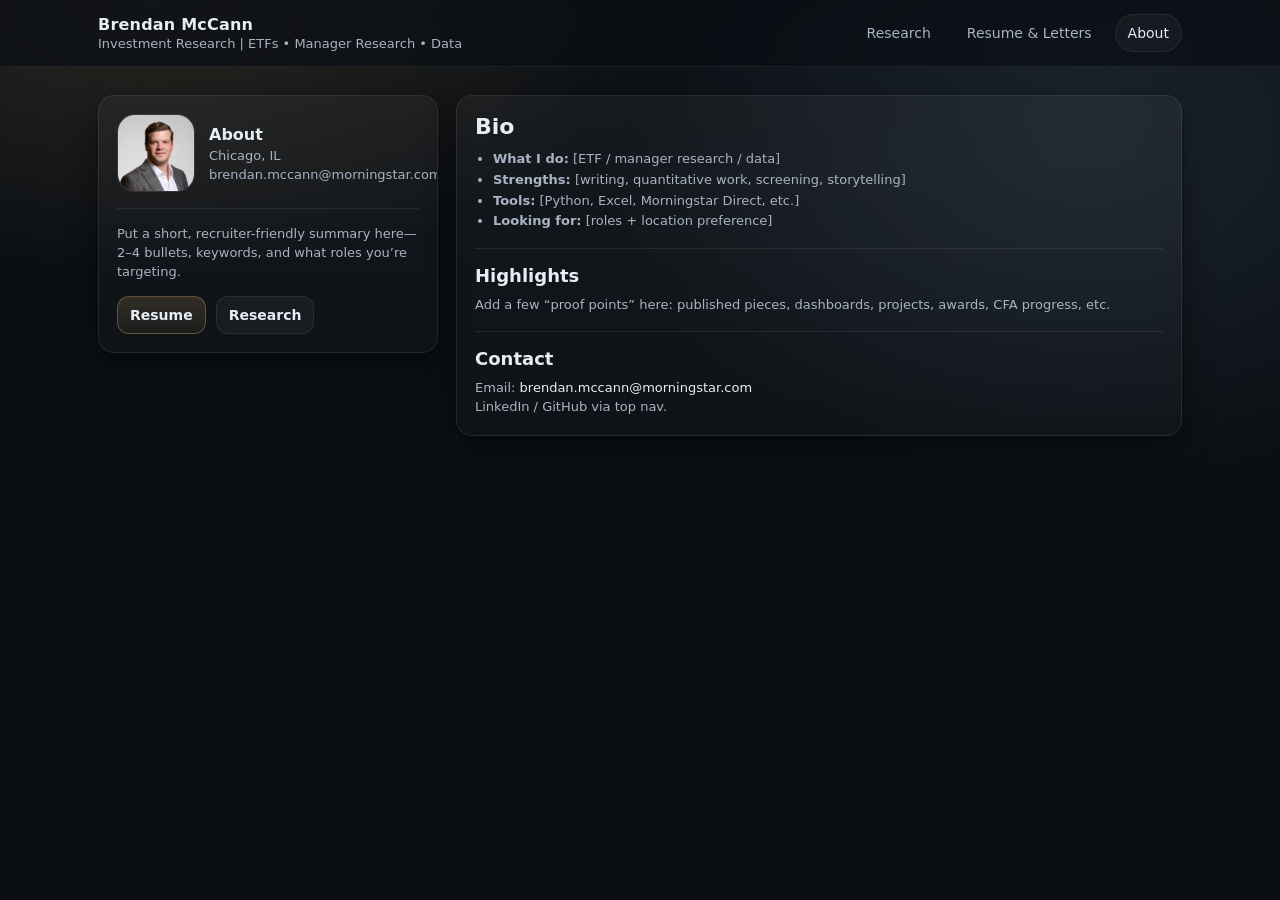
==== about.html @ f7e4fc30 "Add files via upload" ====
<!doctype html>
<html lang="en">
<head>
  <meta charset="utf-8" />
  <meta name="viewport" content="width=device-width, initial-scale=1" />
  <title>About</title>
  <link rel="stylesheet" href="css/styles.css" />
  <script src="js/site.config.js"></script>
  <script defer src="js/main.js"></script>
</head>
<body>
  <div class="topbar">
    <div class="topbar-inner">
      <div class="brand">
        <div class="name" id="name">Brendan McCann</div>
        <div class="sub" id="titleLine">Investment Research</div>
      </div>
      <nav class="nav">
        <a href="index.html">Research</a>
        <a href="docs.html">Resume &amp; Letters</a>
        <a href="about.html">About</a>
      </nav>
    </div>
  </div>
  
<div class="container">
  <div class="grid">
    <aside class="card">
      <div class="pad">
        <div class="profile">
          <div class="avatar"><img src="assets/img/headshot.jpeg" alt="Headshot"/></div>
          <div class="meta">
            <div class="role">About</div>
            <div class="line" id="location">Chicago, IL</div>
            <div class="line"><a id="emailLink" href="#">email</a></div>
          </div>
        </div>

        <hr class="sep"/>
        <div class="notice">
          Put a short, recruiter-friendly summary here—2–4 bullets, keywords, and what roles you’re targeting.
        </div>

        <div class="btnrow">
          <a class="btn primary" href="docs.html">Resume</a>
          <a class="btn" href="index.html">Research</a>
        </div>
      </div>
    </aside>

    <main class="card">
      <div class="pad">
        <h1 style="margin:0 0 10px; font-size:22px">Bio</h1>
        <div class="notice">
          <ul style="margin:10px 0 0; padding-left:18px; color:var(--muted); line-height:1.6">
            <li><b>What I do:</b> [ETF / manager research / data]</li>
            <li><b>Strengths:</b> [writing, quantitative work, screening, storytelling]</li>
            <li><b>Tools:</b> [Python, Excel, Morningstar Direct, etc.]</li>
            <li><b>Looking for:</b> [roles + location preference]</li>
          </ul>
        </div>

        <hr class="sep"/>

        <h2 style="margin:0 0 10px; font-size:18px">Highlights</h2>
        <div class="notice">
          Add a few “proof points” here: published pieces, dashboards, projects, awards, CFA progress, etc.
        </div>

        <hr class="sep"/>

        <h2 style="margin:0 0 10px; font-size:18px">Contact</h2>
        <div class="notice">
          Email: <a id="emailLink2" href="#" style="color:var(--text)"></a><br/>
          LinkedIn / GitHub via top nav.
        </div>
        <script>
          document.addEventListener('DOMContentLoaded', () => {
            const e = (window.SITE_CONFIG && window.SITE_CONFIG.email) ? window.SITE_CONFIG.email : '';
            const a = document.getElementById('emailLink2');
            if(a){ a.textContent = e; a.href = e ? 'mailto:' + e : '#'; }
          });
        </script>
      </div>
    </main>
  </div>
</div>

</body>
</html>
---- css/styles.css ----
:root{
  --bg:#0b0f14;
  --panel:#0f1620;
  --panel2:#111a25;
  --text:#e7edf5;
  --muted:#a8b3c3;
  --border: rgba(255,255,255,.08);
  --accent:#b08d57; /* warm bronze */
  --accent2:#6f8fae; /* cool slate */
  --shadow: 0 12px 30px rgba(0,0,0,.45);
  --radius:16px;
  --max:1120px;
  --mono: ui-monospace, SFMono-Regular, Menlo, Monaco, Consolas, "Liberation Mono", "Courier New", monospace;
  --sans: ui-sans-serif, system-ui, -apple-system, Segoe UI, Roboto, Helvetica, Arial, "Apple Color Emoji","Segoe UI Emoji";
}

*{box-sizing:border-box}
html,body{height:100%}
body{
  margin:0;
  font-family:var(--sans);
  background: radial-gradient(1200px 600px at 12% 0%, rgba(176,141,87,.18), transparent 45%),
              radial-gradient(1000px 700px at 85% 15%, rgba(111,143,174,.16), transparent 50%),
              var(--bg);
  color:var(--text);
}
a{color:inherit; text-decoration:none}
a:hover{opacity:.9}
.container{max-width:var(--max); margin:0 auto; padding:28px 18px 60px}
.topbar{
  position:sticky; top:0; z-index:20;
  backdrop-filter: blur(10px);
  background: rgba(11,15,20,.72);
  border-bottom:1px solid var(--border);
}
.topbar-inner{
  max-width:var(--max); margin:0 auto; padding:14px 18px;
  display:flex; align-items:center; justify-content:space-between; gap:12px;
}
.brand{
  display:flex; flex-direction:column; gap:2px;
}
.brand .name{font-weight:700; letter-spacing:.2px}
.brand .sub{color:var(--muted); font-size:13px}
.nav{
  display:flex; gap:10px; flex-wrap:wrap; justify-content:flex-end;
}
.nav a{
  padding:10px 12px; border:1px solid transparent; border-radius:999px;
  color:var(--muted); font-size:14px;
}
.nav a.active, .nav a:hover{
  border-color:var(--border);
  background: rgba(255,255,255,.04);
  color:var(--text);
}

.grid{
  display:grid; grid-template-columns: 340px 1fr; gap:18px; align-items:start;
}
@media (max-width: 920px){
  .grid{grid-template-columns:1fr}
}

.card{
  background: linear-gradient(180deg, rgba(255,255,255,.04), rgba(255,255,255,.02));
  border:1px solid var(--border);
  border-radius:var(--radius);
  box-shadow:var(--shadow);
  overflow:hidden;
}
.card .pad{padding:18px}
.card h2, .card h3{margin:0 0 10px}
.card h2{font-size:18px}
.card h3{font-size:16px}
.muted{color:var(--muted)}
hr.sep{border:none; border-top:1px solid var(--border); margin:16px 0}

.profile{
  display:flex; gap:14px; align-items:center;
}
.avatar{
  width:78px; height:78px; border-radius:18px; overflow:hidden; flex:0 0 auto;
  border:1px solid var(--border);
  background: rgba(255,255,255,.03);
}
.avatar img{width:100%; height:100%; object-fit:cover}
.profile .meta{display:flex; flex-direction:column; gap:4px}
.profile .meta .role{font-weight:700; font-size:16px}
.profile .meta .line{color:var(--muted); font-size:13px}

.pills{display:flex; flex-wrap:wrap; gap:8px; margin-top:12px}
.pill{
  display:inline-flex; align-items:center; gap:8px;
  padding:8px 10px;
  border:1px solid var(--border);
  border-radius:999px;
  background: rgba(255,255,255,.03);
  font-size:13px;
  color:var(--muted);
}

.btnrow{display:flex; flex-wrap:wrap; gap:10px; margin-top:14px}
.btn{
  display:inline-flex; align-items:center; justify-content:center; gap:8px;
  padding:10px 12px;
  border-radius:12px;
  border:1px solid var(--border);
  background: rgba(255,255,255,.04);
  color:var(--text);
  font-weight:600; font-size:14px;
}
.btn:hover{background: rgba(255,255,255,.06)}
.btn.primary{
  border-color: rgba(176,141,87,.45);
  background: linear-gradient(180deg, rgba(176,141,87,.22), rgba(176,141,87,.08));
}
.btn.primary:hover{background: linear-gradient(180deg, rgba(176,141,87,.28), rgba(176,141,87,.10))}

.section-head{
  display:flex; align-items:flex-start; justify-content:space-between; gap:12px;
}
.section-head h1{margin:0; font-size:22px}
.section-head p{margin:4px 0 0; color:var(--muted)}
.kbd{font-family:var(--mono); font-size:12px; padding:2px 6px; border:1px solid var(--border); border-radius:8px; color:var(--muted)}

.list{display:flex; flex-direction:column; gap:12px}
.item{
  padding:14px;
  border-radius:14px;
  border:1px solid var(--border);
  background: rgba(255,255,255,.03);
}
.item .top{
  display:flex; align-items:flex-start; justify-content:space-between; gap:12px;
}
.item .title{font-weight:800; letter-spacing:.2px}
.item .meta{color:var(--muted); font-size:13px; margin-top:4px}
.item .tags{display:flex; flex-wrap:wrap; gap:8px; margin-top:10px}
.tag{
  font-size:12px; color:var(--muted);
  border:1px solid var(--border);
  border-radius:999px;
  padding:6px 8px;
  background: rgba(255,255,255,.02);
}
.item .actions{display:flex; flex-wrap:wrap; gap:10px; margin-top:12px}

.viewer{
  width:100%;
  height: calc(100vh - 160px);
  border:none;
  border-top:1px solid var(--border);
  background: #0b0f14;
}
.viewer-wrap{overflow:hidden}
.notice{
  font-size:13px;
  color:var(--muted);
  line-height:1.45;
}
.footer{
  margin-top:22px;
  color:var(--muted);
  font-size:12px;
}
code.inline{
  font-family:var(--mono);
  font-size:12px;
  padding:2px 6px;
  border:1px solid var(--border);
  border-radius:8px;
  background: rgba(255,255,255,.03);
  color:var(--text);
}
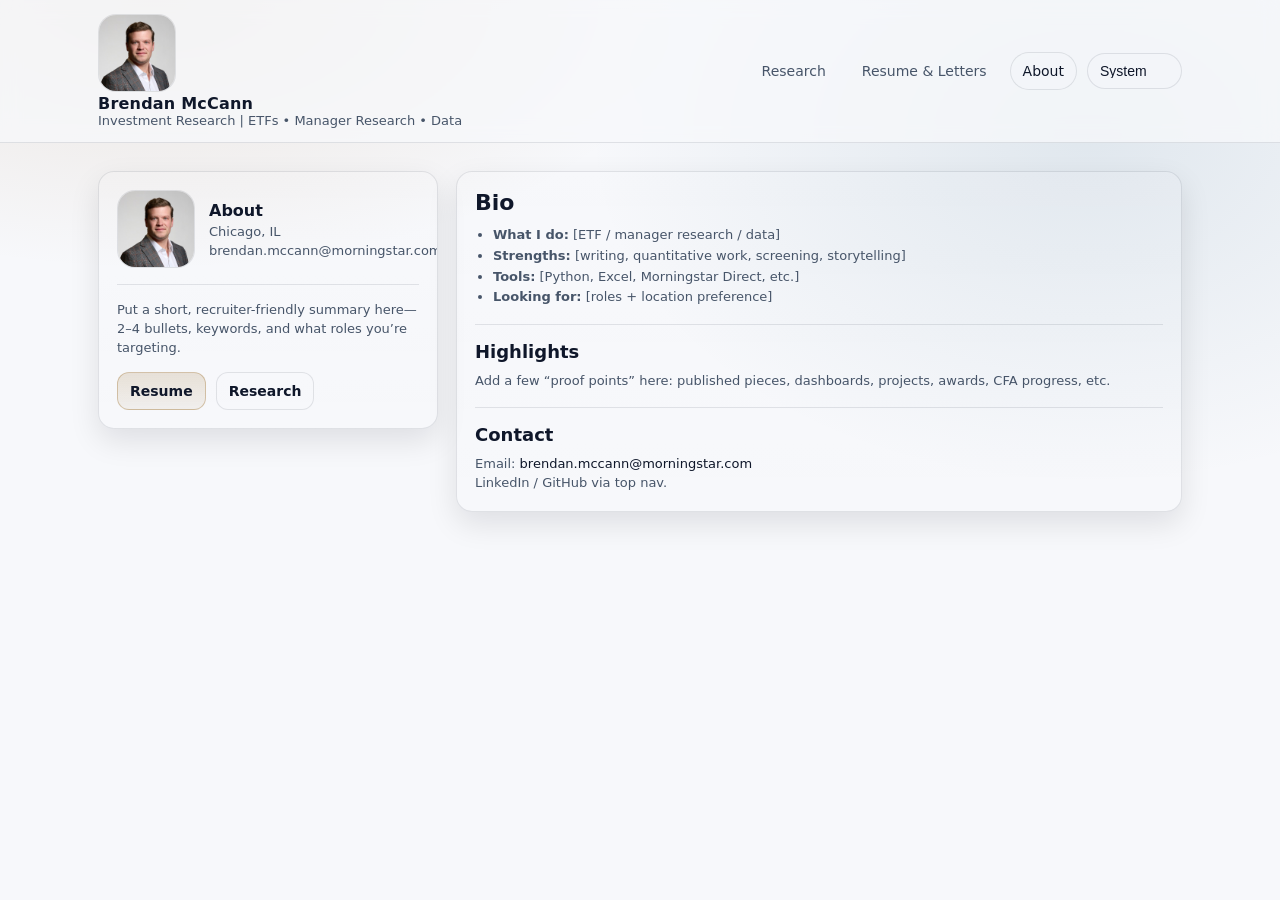
==== commit 0eb512da: "updated files" ====
--- a/about.html
+++ b/about.html
@@ -3,7 +3,10 @@
 <head>
   <meta charset="utf-8" />
   <meta name="viewport" content="width=device-width, initial-scale=1" />
+  <meta name="color-scheme" content="light dark" />
   <title>About</title>
+  <link rel="icon" href="assets/img/favicon.ico" sizes="any">
+  <link rel="icon" type="image/png" href="assets/img/favicon.png">
   <link rel="stylesheet" href="css/styles.css" />
   <script src="js/site.config.js"></script>
   <script defer src="js/main.js"></script>
@@ -12,14 +15,25 @@
   <div class="topbar">
     <div class="topbar-inner">
       <div class="brand">
-        <div class="name" id="name">Brendan McCann</div>
-        <div class="sub" id="titleLine">Investment Research</div>
+        <img class="avatar" id="avatar" src="assets/img/headshot.jpeg" alt="Headshot" />
+        <div class="brand-text">
+          <div class="name" id="name">Brendan McCann</div>
+          <div class="sub" id="titleLine">Investment Research</div>
+          <a class="ms-link" id="msLink" href="#" target="_blank" rel="noopener">Morningstar profile</a>
+        </div>
       </div>
+      <div class="right">
       <nav class="nav">
         <a href="index.html">Research</a>
         <a href="docs.html">Resume &amp; Letters</a>
         <a href="about.html">About</a>
       </nav>
+      <select id="themeSelect" class="theme-select" aria-label="Theme">
+        <option value="system">System</option>
+        <option value="light">Light</option>
+        <option value="dark">Dark</option>
+      </select>
+    </div>
     </div>
   </div>
   
--- a/css/styles.css
+++ b/css/styles.css
@@ -1,26 +1,74 @@
 :root{
+  /* LIGHT (default). Dark mode is applied via prefers-color-scheme or manual override. */
+  --bg:#f7f8fb;
+  --panel:#ffffff;
+  --panel2:#f3f5f9;
+  --text:#0f172a;
+  --muted:#475569;
+  --border: rgba(15,23,42,.10);
+  --accent:#9a6a33; /* warm bronze */
+  --accent2:#3b6f8f; /* cool slate */
+  --shadow: 0 12px 30px rgba(2,6,23,.10);
+  --radius:16px;
+  --max:1120px;
+  --mono: ui-monospace, SFMono-Regular, Menlo, Monaco, Consolas, "Liberation Mono", "Courier New", monospace;
+  --sans: ui-sans-serif, system-ui, -apple-system, Segoe UI, Roboto, Helvetica, Arial, "Apple Color Emoji","Segoe UI Emoji";
+  --topbar-bg: rgba(247,248,251,.75);
+}
+
+/* AUTO: follow OS theme */
+@media (prefers-color-scheme: dark){
+  :root{
+    --bg:#0b0f14;
+    --panel:#0f1620;
+    --panel2:#111a25;
+    --text:#e7edf5;
+    --muted:#a8b3c3;
+    --border: rgba(255,255,255,.08);
+    --accent:#b08d57;
+    --accent2:#6f8fae;
+    --shadow: 0 12px 30px rgba(0,0,0,.45);
+    --topbar-bg: rgba(11,15,20,.72);
+  }
+}
+
+/* MANUAL OVERRIDE: user selection */
+html[data-theme="light"]{
+  --bg:#f7f8fb;
+  --panel:#ffffff;
+  --panel2:#f3f5f9;
+  --text:#0f172a;
+  --muted:#475569;
+  --border: rgba(15,23,42,.10);
+  --accent:#9a6a33;
+  --accent2:#3b6f8f;
+  --shadow: 0 12px 30px rgba(2,6,23,.10);
+  --topbar-bg: rgba(247,248,251,.75);
+}
+
+html[data-theme="dark"]{
   --bg:#0b0f14;
   --panel:#0f1620;
   --panel2:#111a25;
   --text:#e7edf5;
   --muted:#a8b3c3;
   --border: rgba(255,255,255,.08);
-  --accent:#b08d57; /* warm bronze */
-  --accent2:#6f8fae; /* cool slate */
+  --accent:#b08d57;
+  --accent2:#6f8fae;
   --shadow: 0 12px 30px rgba(0,0,0,.45);
-  --radius:16px;
-  --max:1120px;
-  --mono: ui-monospace, SFMono-Regular, Menlo, Monaco, Consolas, "Liberation Mono", "Courier New", monospace;
-  --sans: ui-sans-serif, system-ui, -apple-system, Segoe UI, Roboto, Helvetica, Arial, "Apple Color Emoji","Segoe UI Emoji";
-}
+  --topbar-bg: rgba(11,15,20,.72);
+}
+
+html{ color-scheme: light dark; }
+
 
 *{box-sizing:border-box}
 html,body{height:100%}
 body{
   margin:0;
   font-family:var(--sans);
-  background: radial-gradient(1200px 600px at 12% 0%, rgba(176,141,87,.18), transparent 45%),
-              radial-gradient(1000px 700px at 85% 15%, rgba(111,143,174,.16), transparent 50%),
+  background: radial-gradient(1200px 600px at 12% 0%, rgba(154,106,51,.14), transparent 45%),
+              radial-gradient(1000px 700px at 85% 15%, rgba(59,111,143,.12), transparent 50%),
               var(--bg);
   color:var(--text);
 }
@@ -30,7 +78,7 @@
 .topbar{
   position:sticky; top:0; z-index:20;
   backdrop-filter: blur(10px);
-  background: rgba(11,15,20,.72);
+  background: var(--topbar-bg);
   border-bottom:1px solid var(--border);
 }
 .topbar-inner{
@@ -136,14 +184,6 @@
 }
 .item .title{font-weight:800; letter-spacing:.2px}
 .item .meta{color:var(--muted); font-size:13px; margin-top:4px}
-.item .tags{display:flex; flex-wrap:wrap; gap:8px; margin-top:10px}
-.tag{
-  font-size:12px; color:var(--muted);
-  border:1px solid var(--border);
-  border-radius:999px;
-  padding:6px 8px;
-  background: rgba(255,255,255,.02);
-}
 .item .actions{display:flex; flex-wrap:wrap; gap:10px; margin-top:12px}
 
 .viewer{
@@ -173,3 +213,22 @@
   background: rgba(255,255,255,.03);
   color:var(--text);
 }
+
+
+.right{display:flex; align-items:center; gap:10px;}
+
+.theme-select{
+  appearance:none;
+  background: var(--panel2);
+  color: var(--text);
+  border: 1px solid var(--border);
+  border-radius: 999px;
+  padding: 10px 34px 10px 12px;
+  font-size: 14px;
+  line-height: 1;
+  box-shadow: none;
+}
+.theme-select:focus{ outline: 2px solid color-mix(in srgb, var(--accent) 55%, transparent); outline-offset: 2px; }
+@supports not (color-mix(in srgb, red 50%, transparent)){
+  .theme-select:focus{ outline: 2px solid rgba(154,106,51,.35); outline-offset: 2px; }
+}
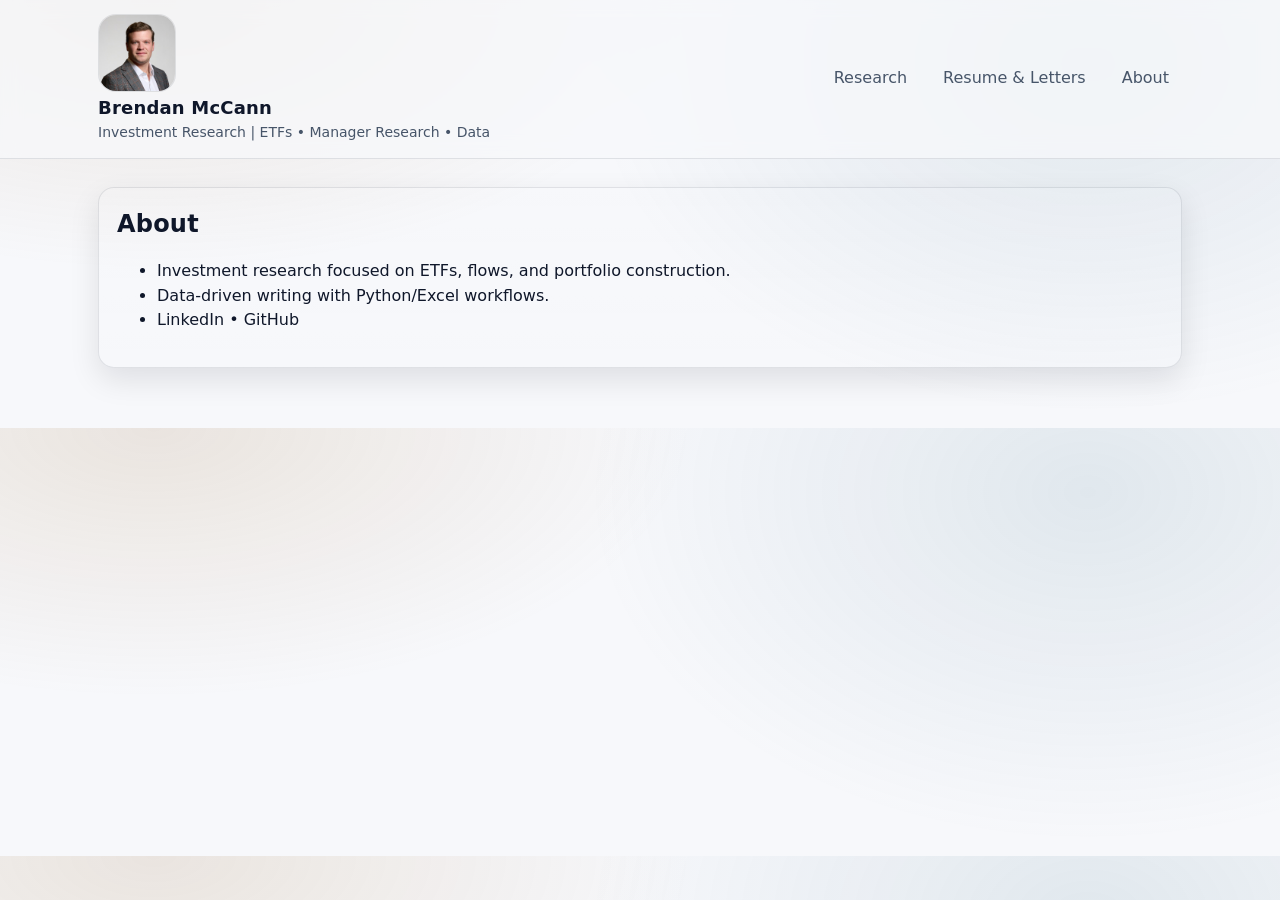
==== commit 1830c16e: "sweeping update Yep — I updated the project to be light-only, cleaner, larger text, and “glanceable”" ====
--- a/about.html
+++ b/about.html
@@ -3,8 +3,7 @@
 <head>
   <meta charset="utf-8" />
   <meta name="viewport" content="width=device-width, initial-scale=1" />
-  <meta name="color-scheme" content="light dark" />
-  <title>About</title>
+    <title>About</title>
   <link rel="icon" href="assets/img/favicon.ico" sizes="any">
   <link rel="icon" type="image/png" href="assets/img/favicon.png">
   <link rel="stylesheet" href="css/styles.css" />
@@ -28,76 +27,22 @@
         <a href="docs.html">Resume &amp; Letters</a>
         <a href="about.html">About</a>
       </nav>
-      <select id="themeSelect" class="theme-select" aria-label="Theme">
-        <option value="system">System</option>
-        <option value="light">Light</option>
-        <option value="dark">Dark</option>
-      </select>
-    </div>
+</div>
     </div>
   </div>
   
+
 <div class="container">
-  <div class="grid">
-    <aside class="card">
-      <div class="pad">
-        <div class="profile">
-          <div class="avatar"><img src="assets/img/headshot.jpeg" alt="Headshot"/></div>
-          <div class="meta">
-            <div class="role">About</div>
-            <div class="line" id="location">Chicago, IL</div>
-            <div class="line"><a id="emailLink" href="#">email</a></div>
-          </div>
-        </div>
-
-        <hr class="sep"/>
-        <div class="notice">
-          Put a short, recruiter-friendly summary here—2–4 bullets, keywords, and what roles you’re targeting.
-        </div>
-
-        <div class="btnrow">
-          <a class="btn primary" href="docs.html">Resume</a>
-          <a class="btn" href="index.html">Research</a>
-        </div>
-      </div>
-    </aside>
-
-    <main class="card">
-      <div class="pad">
-        <h1 style="margin:0 0 10px; font-size:22px">Bio</h1>
-        <div class="notice">
-          <ul style="margin:10px 0 0; padding-left:18px; color:var(--muted); line-height:1.6">
-            <li><b>What I do:</b> [ETF / manager research / data]</li>
-            <li><b>Strengths:</b> [writing, quantitative work, screening, storytelling]</li>
-            <li><b>Tools:</b> [Python, Excel, Morningstar Direct, etc.]</li>
-            <li><b>Looking for:</b> [roles + location preference]</li>
-          </ul>
-        </div>
-
-        <hr class="sep"/>
-
-        <h2 style="margin:0 0 10px; font-size:18px">Highlights</h2>
-        <div class="notice">
-          Add a few “proof points” here: published pieces, dashboards, projects, awards, CFA progress, etc.
-        </div>
-
-        <hr class="sep"/>
-
-        <h2 style="margin:0 0 10px; font-size:18px">Contact</h2>
-        <div class="notice">
-          Email: <a id="emailLink2" href="#" style="color:var(--text)"></a><br/>
-          LinkedIn / GitHub via top nav.
-        </div>
-        <script>
-          document.addEventListener('DOMContentLoaded', () => {
-            const e = (window.SITE_CONFIG && window.SITE_CONFIG.email) ? window.SITE_CONFIG.email : '';
-            const a = document.getElementById('emailLink2');
-            if(a){ a.textContent = e; a.href = e ? 'mailto:' + e : '#'; }
-          });
-        </script>
-      </div>
-    </main>
-  </div>
+  <main class="card">
+    <div class="pad">
+      <h1 class="page-title">About</h1>
+      <ul class="bullets" id="aboutBullets">
+        <li>Investment research focused on ETFs, flows, and portfolio construction.</li>
+        <li>Data-driven writing with Python/Excel workflows.</li>
+        <li><a id="linkedinLink2" href="#" target="_blank" rel="noopener">LinkedIn</a> • <a id="githubLink2" href="#" target="_blank" rel="noopener">GitHub</a></li>
+      </ul>
+    </div>
+  </main>
 </div>
 
 </body>
--- a/css/styles.css
+++ b/css/styles.css
@@ -1,5 +1,5 @@
 :root{
-  /* LIGHT (default). Dark mode is applied via prefers-color-scheme or manual override. */
+  /* Light theme (fixed). */
   --bg:#f7f8fb;
   --panel:#ffffff;
   --panel2:#f3f5f9;
@@ -17,53 +17,16 @@
 }
 
 /* AUTO: follow OS theme */
-@media (prefers-color-scheme: dark){
-  :root{
-    --bg:#0b0f14;
-    --panel:#0f1620;
-    --panel2:#111a25;
-    --text:#e7edf5;
-    --muted:#a8b3c3;
-    --border: rgba(255,255,255,.08);
-    --accent:#b08d57;
-    --accent2:#6f8fae;
-    --shadow: 0 12px 30px rgba(0,0,0,.45);
-    --topbar-bg: rgba(11,15,20,.72);
-  }
 }
 
 /* MANUAL OVERRIDE: user selection */
-html[data-theme="light"]{
-  --bg:#f7f8fb;
-  --panel:#ffffff;
-  --panel2:#f3f5f9;
-  --text:#0f172a;
-  --muted:#475569;
-  --border: rgba(15,23,42,.10);
-  --accent:#9a6a33;
-  --accent2:#3b6f8f;
-  --shadow: 0 12px 30px rgba(2,6,23,.10);
-  --topbar-bg: rgba(247,248,251,.75);
-}
-
-html[data-theme="dark"]{
-  --bg:#0b0f14;
-  --panel:#0f1620;
-  --panel2:#111a25;
-  --text:#e7edf5;
-  --muted:#a8b3c3;
-  --border: rgba(255,255,255,.08);
-  --accent:#b08d57;
-  --accent2:#6f8fae;
-  --shadow: 0 12px 30px rgba(0,0,0,.45);
-  --topbar-bg: rgba(11,15,20,.72);
-}
+
 
 html{ color-scheme: light dark; }
 
 
 *{box-sizing:border-box}
-html,body{height:100%}
+html,body{height:100% font-size:18px; line-height:1.55;}
 body{
   margin:0;
   font-family:var(--sans);
@@ -88,15 +51,15 @@
 .brand{
   display:flex; flex-direction:column; gap:2px;
 }
-.brand .name{font-weight:700; letter-spacing:.2px}
-.brand .sub{color:var(--muted); font-size:13px}
+.brand .name{font-weight:750; letter-spacing:.2px; font-size:18px}
+.brand .sub{color:var(--muted); font-size:14px}
 .nav{
   display:flex; gap:10px; flex-wrap:wrap; justify-content:flex-end;
 }
 .nav a{
   padding:10px 12px; border:1px solid transparent; border-radius:999px;
   color:var(--muted); font-size:14px;
-}
+ font-size:16px;}
 .nav a.active, .nav a:hover{
   border-color:var(--border);
   background: rgba(255,255,255,.04);
@@ -217,18 +180,21 @@
 
 .right{display:flex; align-items:center; gap:10px;}
 
-.theme-select{
-  appearance:none;
-  background: var(--panel2);
-  color: var(--text);
-  border: 1px solid var(--border);
-  border-radius: 999px;
-  padding: 10px 34px 10px 12px;
-  font-size: 14px;
-  line-height: 1;
-  box-shadow: none;
-}
 .theme-select:focus{ outline: 2px solid color-mix(in srgb, var(--accent) 55%, transparent); outline-offset: 2px; }
 @supports not (color-mix(in srgb, red 50%, transparent)){
   .theme-select:focus{ outline: 2px solid rgba(154,106,51,.35); outline-offset: 2px; }
 }
+
+/* Minimal list rows */
+.list{display:flex; flex-direction:column; gap:12px}
+.item{display:flex; align-items:center; justify-content:space-between; gap:12px; background:var(--panel)}
+.item-left{min-width:0}
+.item-title{
+  font-weight:650;
+  text-decoration:none;
+  color:var(--text);
+  font-size:18px;
+}
+.item-title:hover{color:var(--accent); text-decoration:underline}
+.item-right{display:flex; align-items:center; gap:10px}
+.page-title{margin:0 0 14px 0; font-size:24px; letter-spacing:.2px}
